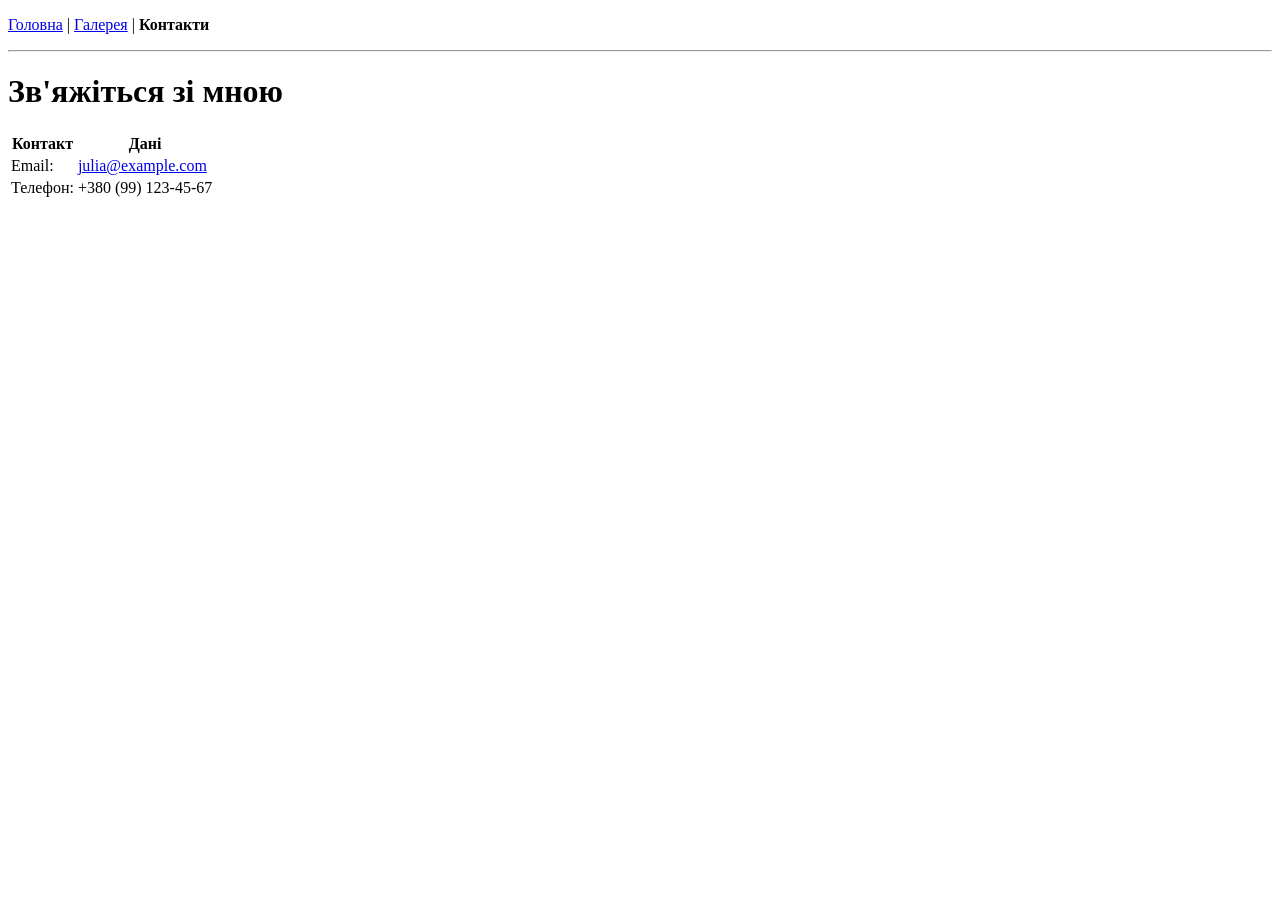
==== pages/contact.html @ d97b65d2 "fix: restore contact page code" ====
<!DOCTYPE html>
<html lang="uk">
<head>
    <meta charset="UTF-8">
    <title>Контакти</title>
</head>
<body>

    <p>
        <a href="../index.html">Головна</a> | 
        <a href="gallery.html">Галерея</a> | 
        <b>Контакти</b>
    </p>
    <hr>

    <h1>Зв'яжіться зі мною</h1>

    <table>
        <tr>
            <th>Контакт</th>
            <th>Дані</th>
        </tr>
        <tr>
            <td>Email:</td>
            <td><a href="mailto:julia@example.com">julia@example.com</a></td>
        </tr>
        <tr>
            <td>Телефон:</td>
            <td>+380 (99) 123-45-67</td>
        </tr>
    </table>

</body>
</html>
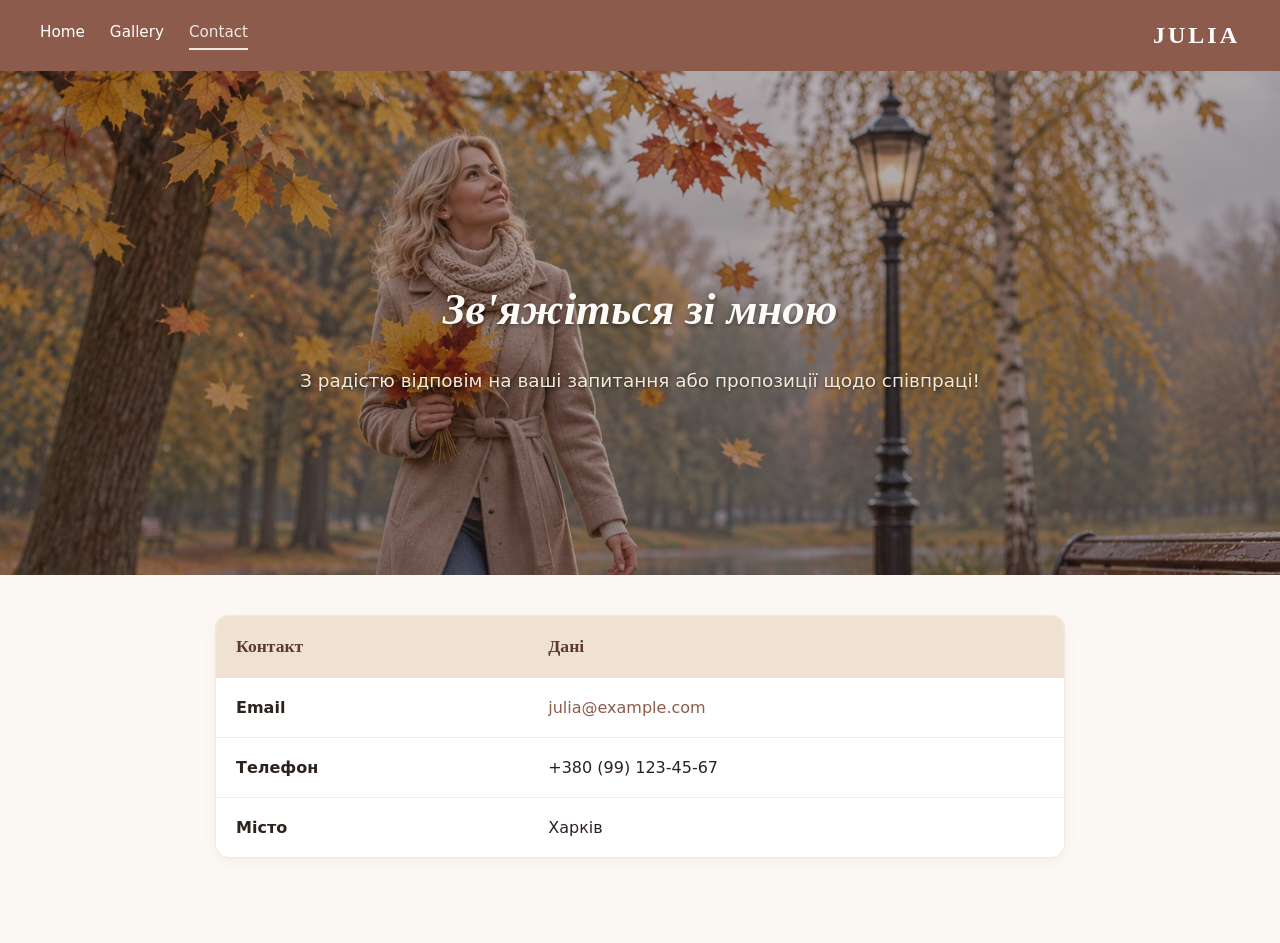
==== commit f2b133a6: "Фінальна версія портфоліо у стилі Harvest" ====
--- a/pages/contact.html
+++ b/pages/contact.html
@@ -2,33 +2,47 @@
 <html lang="uk">
 <head>
     <meta charset="UTF-8">
-    <title>Контакти</title>
+    <meta name="viewport" content="width=device-width, initial-scale=1.0">
+    <title>Контакти — Julia</title>
+    <link rel="stylesheet" href="../style.css">
 </head>
 <body>
+    <header class="site-header">
+        <nav class="top-nav">
+            <a href="../index.html" class="nav-item">Home</a>
+            <a href="gallery.html" class="nav-item">Gallery</a>
+            <a href="contact.html" class="nav-item active">Contact</a>
+        </nav>
+        <div class="logo-text">JULIA</div>
+    </header>
 
-    <p>
-        <a href="../index.html">Головна</a> | 
-        <a href="gallery.html">Галерея</a> | 
-        <b>Контакти</b>
-    </p>
-    <hr>
+    <!-- Додаємо атмосферний банер з фото 3 на фон контактів -->
+    <section class="hero-section-contact">
+        <div class="hero-content">
+            <h2>Зв'яжіться зі мною</h2>
+            <p>З радістю відповім на ваші запитання або пропозиції щодо співпраці!</p>
+        </div>
+    </section>
 
-    <h1>Зв'яжіться зі мною</h1>
-
-    <table>
-        <tr>
-            <th>Контакт</th>
-            <th>Дані</th>
-        </tr>
-        <tr>
-            <td>Email:</td>
-            <td><a href="mailto:julia@example.com">julia@example.com</a></td>
-        </tr>
-        <tr>
-            <td>Телефон:</td>
-            <td>+380 (99) 123-45-67</td>
-        </tr>
-    </table>
-
+    <main class="main-container">
+        <table>
+            <tr>
+                <th>Контакт</th>
+                <th>Дані</th>
+            </tr>
+            <tr>
+                <td><b>Email</b></td>
+                <td><a href="mailto:julia@example.com" style="color: var(--harvest-brown); text-decoration: none;">julia@example.com</a></td>
+            </tr>
+            <tr>
+                <td><b>Телефон</b></td>
+                <td>+380 (99) 123-45-67</td>
+            </tr>
+            <tr>
+                <td><b>Місто</b></td>
+                <td>Харків</td>
+            </tr>
+        </table>
+    </main>
 </body>
-</html>
+</html>
--- a/style.css
+++ b/style.css
@@ -0,0 +1,194 @@
+/* Основні стилі палітри Harvest */
+:root {
+    --harvest-brown: #8D5B4C;
+    --harvest-dark: #5C3A31;
+    --harvest-gold: #C28E5C;
+    --bg-color: #FCF9F5;
+    --card-bg: #FFFFFF;
+    --text-main: #2C221E;
+}
+
+body {
+    font-family: 'Segoe UI', system-ui, -apple-system, sans-serif;
+    background-color: var(--bg-color);
+    color: var(--text-main);
+    margin: 0;
+    padding: 0;
+    line-height: 1.7;
+}
+
+/* Шапка сайту */
+.site-header {
+    background-color: var(--harvest-brown);
+    color: white;
+    padding: 15px 40px;
+    display: flex;
+    justify-content: space-between;
+    align-items: center;
+    box-shadow: 0 2px 10px rgba(0,0,0,0.1);
+}
+
+.top-nav {
+    display: flex;
+    gap: 25px;
+}
+
+.top-nav .nav-item {
+    color: white;
+    text-decoration: none;
+    font-size: 0.95rem;
+    font-weight: 500;
+}
+
+.top-nav .nav-item:hover, 
+.top-nav .nav-item.active {
+    opacity: 0.85;
+    border-bottom: 2px solid white;
+    padding-bottom: 2px;
+}
+
+.logo-text {
+    font-family: 'Georgia', serif;
+    font-size: 1.5rem;
+    letter-spacing: 3px;
+    font-weight: bold;
+}
+
+/* Банер 1: Головна сторінка (photo2.jpg) */
+.hero-section-home {
+    background: linear-gradient(rgba(44, 34, 30, 0.4), rgba(44, 34, 30, 0.5)), url('./photo/photo2.jpg') no-repeat center center/cover;
+    color: white;
+    text-align: center;
+    padding: 110px 20px;
+    margin-bottom: 40px;
+}
+
+/* Банер 2: Сторінка Контактів (photo3.jpg з фокусом наверх) */
+.hero-section-contact {
+    background: linear-gradient(rgba(44, 34, 30, 0.35), rgba(44, 34, 30, 0.45)), url('./photo/photo3.jpg') no-repeat center top/cover;
+    color: white;
+    text-align: center;
+    padding: 160px 20px;
+    margin-bottom: 40px;
+}
+
+.hero-content {
+    max-width: 700px;
+    margin: 0 auto;
+}
+
+.hero-content h2 {
+    font-family: 'Georgia', serif;
+    font-size: 2.8rem;
+    margin-bottom: 15px;
+    font-style: italic;
+    color: #FDFBF7;
+    text-shadow: 0 2px 4px rgba(0,0,0,0.4);
+}
+
+.hero-content p {
+    font-size: 1.15rem;
+    color: #F4EAD9;
+    text-shadow: 0 1px 3px rgba(0,0,0,0.5);
+}
+
+/* Основний контейнер контенту */
+.main-container {
+    max-width: 850px;
+    margin: 0 auto;
+    padding: 0 20px 50px 20px;
+}
+
+.highlight-quote {
+    background: linear-gradient(to right, rgba(194, 142, 92, 0.15), rgba(141, 91, 76, 0.05));
+    border-left: 5px solid var(--harvest-gold);
+    border-radius: 0 12px 12px 0;
+    font-size: 1.15rem;
+    color: var(--harvest-dark);
+    padding: 20px 25px;
+    margin: 30px 0;
+}
+
+h2 {
+    font-family: 'Georgia', serif;
+    color: var(--harvest-brown);
+    font-size: 1.8rem;
+    margin-top: 40px;
+    margin-bottom: 20px;
+}
+
+/* Картки напоїв */
+.drinks-grid {
+    display: grid;
+    grid-template-columns: repeat(auto-fit, minmax(220px, 1fr));
+    gap: 20px;
+    margin: 25px 0 35px 0;
+}
+
+.drink-card {
+    background: var(--card-bg);
+    border: 1px solid rgba(194, 142, 92, 0.3);
+    border-radius: 14px;
+    padding: 25px;
+    text-align: center;
+    box-shadow: 0 4px 15px rgba(141, 91, 76, 0.08);
+}
+
+.drink-icon {
+    font-size: 2.5rem;
+    margin-bottom: 10px;
+    display: block;
+}
+
+.drink-card h4 {
+    margin: 0;
+    font-family: 'Georgia', serif;
+    font-size: 1.2rem;
+    color: var(--harvest-brown);
+}
+
+/* Таблиці */
+table {
+    width: 100%;
+    border-collapse: separate;
+    border-spacing: 0;
+    margin: 20px 0 35px 0;
+    background: var(--card-bg);
+    border-radius: 14px;
+    overflow: hidden;
+    box-shadow: 0 4px 15px rgba(141, 91, 76, 0.08);
+    border: 1px solid rgba(194, 142, 92, 0.2);
+}
+
+th, td {
+    padding: 16px 20px;
+    text-align: left;
+}
+
+th {
+    background: #EFE2D3;
+    color: var(--harvest-dark);
+    font-family: 'Georgia', serif;
+    font-size: 1.1rem;
+}
+
+tr:not(:last-child) td {
+    border-bottom: 1px solid rgba(194, 142, 92, 0.15);
+}
+
+/* Сітка для галерей */
+.gallery-grid {
+    display: grid;
+    grid-template-columns: repeat(auto-fit, minmax(220px, 1fr));
+    gap: 20px;
+    margin-top: 40px;
+}
+
+.gallery-img {
+    width: 100%;
+    height: 300px;
+    object-fit: cover;
+    border-radius: 14px;
+    box-shadow: 0 8px 20px rgba(0, 0, 0, 0.12);
+    border: 3px solid #FFF;
+}
